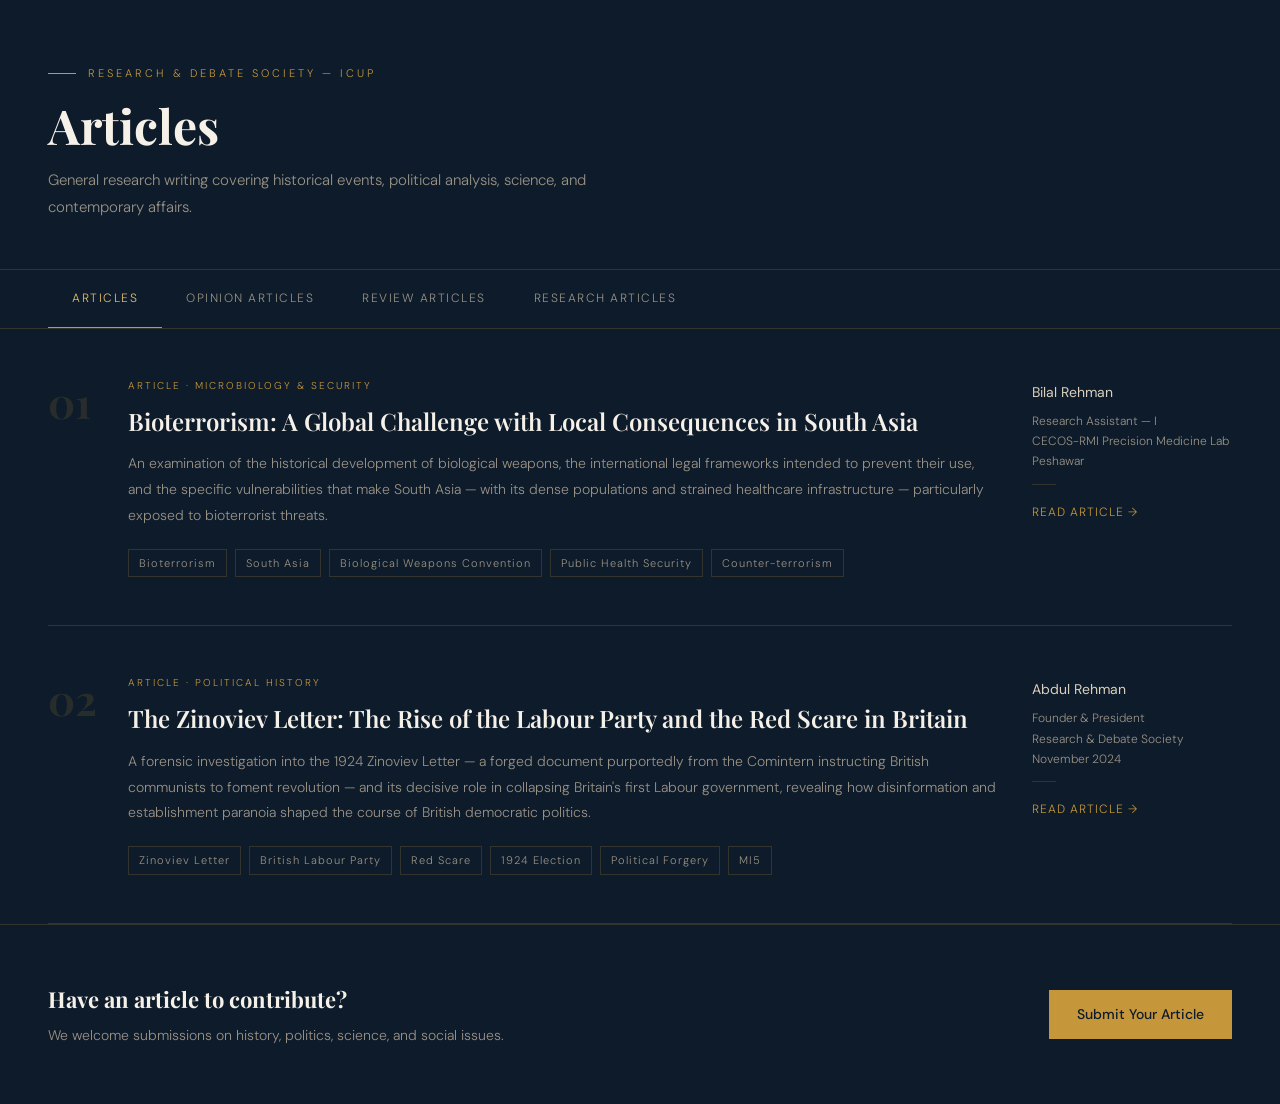
==== rds-articles.html @ 9de8c7a0 "Add files via upload" ====
<!DOCTYPE html>
<html lang="en">
<head>
<meta charset="UTF-8">
<meta name="viewport" content="width=device-width, initial-scale=1.0">
<title>Articles — Research & Debate Society ICUP</title>
<link href="https://fonts.googleapis.com/css2?family=Playfair+Display:ital,wght@0,400;0,600;1,400;1,600&family=DM+Sans:wght@300;400;500&display=swap" rel="stylesheet">
<style>
  *, *::before, *::after { box-sizing: border-box; margin: 0; padding: 0; }
  :root {
    --navy: #0d1b2a;
    --navy-mid: #122030;
    --gold: #c5973a;
    --gold-light: #e8c06a;
    --cream: #f5f0e8;
    --cream-dim: #d9d0be;
    --text-dim: #9a9285;
    --border: rgba(197,151,58,0.2);
  }
  body { background: var(--navy); color: var(--cream); font-family: 'DM Sans', sans-serif; font-weight: 300; line-height: 1.7; }

  /* PAGE HEADER */
  .page-header { padding: 64px 48px 48px; border-bottom: 1px solid var(--border); }
  .eyebrow { font-size: 11px; letter-spacing: 3px; text-transform: uppercase; color: var(--gold); margin-bottom: 16px; display: flex; align-items: center; gap: 12px; }
  .eyebrow::before { content: ''; display: inline-block; width: 28px; height: 1px; background: var(--gold); }
  h1 { font-family: 'Playfair Display', serif; font-size: 48px; font-weight: 700; color: var(--cream); line-height: 1.1; margin-bottom: 16px; }
  .subtitle { font-size: 15px; color: var(--text-dim); max-width: 560px; line-height: 1.8; }

  /* NAV TABS */
  .category-nav { display: flex; border-bottom: 1px solid var(--border); padding: 0 48px; gap: 0; overflow-x: auto; }
  .cat-link { display: inline-block; padding: 18px 24px; font-size: 12px; letter-spacing: 1.5px; text-transform: uppercase; color: var(--text-dim); text-decoration: none; border-bottom: 2px solid transparent; margin-bottom: -1px; white-space: nowrap; transition: color 0.2s, border-color 0.2s; }
  .cat-link:hover { color: var(--cream-dim); }
  .cat-link.active { color: var(--gold-light); border-bottom-color: var(--gold); }

  /* ARTICLE LIST */
  .articles { padding: 0 48px; }

  .article-row { display: grid; grid-template-columns: 80px 1fr 200px; gap: 0; border-bottom: 1px solid var(--border); padding: 48px 0; align-items: start; transition: background 0.2s; }
  .article-row:hover { background: rgba(197,151,58,0.03); margin: 0 -48px; padding: 48px; }

  .article-num { font-family: 'Playfair Display', serif; font-size: 42px; font-weight: 700; color: rgba(197,151,58,0.15); line-height: 1; padding-top: 4px; }

  .article-body { padding: 0 32px 0 0; }
  .article-tag { font-size: 10px; letter-spacing: 2px; text-transform: uppercase; color: var(--gold); margin-bottom: 12px; }
  .article-title { font-family: 'Playfair Display', serif; font-size: 24px; font-weight: 600; color: var(--cream); line-height: 1.3; margin-bottom: 14px; cursor: pointer; transition: color 0.2s; }
  .article-title:hover { color: var(--gold-light); }
  .article-abstract { font-size: 14px; color: var(--text-dim); line-height: 1.85; margin-bottom: 20px; }
  .article-keywords { display: flex; flex-wrap: wrap; gap: 8px; }
  .kw { font-size: 11px; letter-spacing: 1px; color: var(--text-dim); border: 1px solid var(--border); padding: 4px 10px; }

  .article-meta { padding-top: 4px; }
  .meta-author { font-size: 14px; color: var(--cream-dim); font-weight: 400; margin-bottom: 6px; }
  .meta-detail { font-size: 12px; color: var(--text-dim); line-height: 1.7; }
  .meta-divider { width: 24px; height: 1px; background: var(--border); margin: 12px 0; }
  .read-link { display: inline-block; font-size: 12px; color: var(--gold); text-decoration: none; letter-spacing: 1px; text-transform: uppercase; transition: color 0.2s; }
  .read-link:hover { color: var(--gold-light); }
  .read-link::after { content: ' →'; }

  /* ARTICLE FULL TEXT TOGGLE */
  .article-expanded { display: none; grid-column: 1 / -1; padding: 32px 80px 0; border-top: 1px solid var(--border); margin-top: 32px; }
  .article-expanded.open { display: block; }
  .article-expanded h3 { font-family: 'Playfair Display', serif; font-size: 18px; color: var(--cream); margin: 28px 0 10px; font-weight: 600; }
  .article-expanded h3:first-child { margin-top: 0; }
  .article-expanded p { font-size: 14px; color: var(--text-dim); line-height: 1.95; margin-bottom: 16px; }
  .article-expanded .ref { font-size: 12px; color: var(--text-dim); border-top: 1px solid var(--border); margin-top: 32px; padding-top: 24px; line-height: 2; }
  .collapse-btn { display: inline-block; font-size: 12px; color: var(--text-dim); text-decoration: none; letter-spacing: 1px; text-transform: uppercase; cursor: pointer; margin-top: 24px; transition: color 0.2s; }
  .collapse-btn:hover { color: var(--gold-light); }

  /* SUBMIT BAND */
  .submit-band { padding: 56px 48px; border-top: 1px solid var(--border); display: flex; justify-content: space-between; align-items: center; flex-wrap: wrap; gap: 24px; }
  .submit-text h3 { font-family: 'Playfair Display', serif; font-size: 22px; color: var(--cream); margin-bottom: 6px; }
  .submit-text p { font-size: 14px; color: var(--text-dim); }
  .btn-gold { display: inline-block; padding: 13px 28px; background: var(--gold); color: var(--navy); font-family: 'DM Sans', sans-serif; font-weight: 500; font-size: 14px; text-decoration: none; transition: background 0.2s; }
  .btn-gold:hover { background: var(--gold-light); }

  @media (max-width: 768px) {
    .page-header { padding: 40px 24px 32px; }
    h1 { font-size: 32px; }
    .category-nav { padding: 0 24px; }
    .articles { padding: 0 24px; }
    .article-row { grid-template-columns: 1fr; padding: 32px 0; }
    .article-row:hover { margin: 0 -24px; padding: 32px 24px; }
    .article-num { font-size: 28px; margin-bottom: 8px; }
    .article-body { padding: 0; margin-bottom: 24px; }
    .article-expanded { padding: 24px 0 0; }
    .submit-band { padding: 40px 24px; flex-direction: column; align-items: flex-start; }
  }
</style>
</head>
<body>

<div class="page-header">
  <div class="eyebrow">Research &amp; Debate Society — ICUP</div>
  <h1>Articles</h1>
  <p class="subtitle">General research writing covering historical events, political analysis, science, and contemporary affairs.</p>
</div>

<div class="category-nav">
  <a class="cat-link active" href="#">Articles</a>
  <a class="cat-link" href="https://sites.google.com/view/research-and-debate-society/research/opinion-articles">Opinion Articles</a>
  <a class="cat-link" href="https://sites.google.com/view/research-and-debate-society/research/review-articles">Review Articles</a>
  <a class="cat-link" href="https://sites.google.com/view/research-and-debate-society/research/research-articles">Research Articles</a>
</div>

<div class="articles">

  <!-- ARTICLE 1 -->
  <div class="article-row" id="row1">
    <div class="article-num">01</div>
    <div class="article-body">
      <div class="article-tag">Article · Microbiology &amp; Security</div>
      <div class="article-title" onclick="toggleArticle('a1')">Bioterrorism: A Global Challenge with Local Consequences in South Asia</div>
      <p class="article-abstract">An examination of the historical development of biological weapons, the international legal frameworks intended to prevent their use, and the specific vulnerabilities that make South Asia — with its dense populations and strained healthcare infrastructure — particularly exposed to bioterrorist threats.</p>
      <div class="article-keywords">
        <span class="kw">Bioterrorism</span>
        <span class="kw">South Asia</span>
        <span class="kw">Biological Weapons Convention</span>
        <span class="kw">Public Health Security</span>
        <span class="kw">Counter-terrorism</span>
      </div>

      <div class="article-expanded" id="a1">
        <h3>Introduction</h3>
        <p>Bioterrorism — the deliberate use of biological agents such as bacteria, viruses, or toxins to cause harm — has evolved from a Cold War-era strategic concern into one of the most unpredictable threats of the 21st century. Unlike nuclear or chemical weapons, biological agents can be self-replicating, are often invisible to detection, and can spread far beyond their intended targets.</p>
        <p>For South Asia, the risk is compounded by high population density, porous borders, fragile public health infrastructure, and ongoing geopolitical tensions — all of which create conditions that could amplify a biological attack far beyond any other region.</p>
        <h3>Historical Context</h3>
        <p>The militarization of biological agents dates back centuries — from catapulting plague-ridden corpses over city walls in medieval sieges to the sophisticated state-sponsored programmes of the 20th century. During World War II, Imperial Japan's Unit 731 conducted horrific experiments on prisoners using bubonic plague, cholera, and anthrax. The United States and Soviet Union both maintained vast biological weapons arsenals during the Cold War, with the Soviet Biopreparat programme employing over 60,000 scientists at its peak.</p>
        <p>The 1972 Biological Weapons Convention (BWC) marked a turning point — the first multilateral agreement to ban an entire category of weapons of mass destruction. However, the Soviet Union secretly violated the treaty for two more decades, and the BWC still lacks a formal verification mechanism, leaving it one of the weakest arms control regimes in existence.</p>
        <h3>South Asia's Specific Vulnerabilities</h3>
        <p>India and Pakistan — both nuclear-armed, both with histories of state-sponsored militant networks — present a uniquely dangerous combination of capability and instability. Pakistan's porous border with Afghanistan and documented links between elements of its intelligence services and non-state armed groups raise legitimate concerns about the possibility of biological material falling into non-state hands.</p>
        <p>Bangladesh and Sri Lanka, while not nuclear states, face severe public health infrastructure deficits. A biological release in Dhaka — a city of 22 million people, among the most densely populated on earth — could overwhelm hospital systems within days and spread regionally before containment measures could be implemented.</p>
        <h3>The International Response and Its Limits</h3>
        <p>Beyond the BWC, UN Security Council Resolution 1540 (2004) obliges all states to adopt measures preventing non-state actors from acquiring WMDs, including biological agents. The Global Health Security Agenda (GHSA), launched in 2014, provides a framework for building national capacities to detect and respond to biological threats, whether natural or deliberate.</p>
        <p>Yet enforcement remains elusive. South Asian states have varying levels of GHSA implementation, and the region lacks the kind of integrated biosurveillance architecture that exists in Western Europe or North America. Political will, not technical capacity, is often the binding constraint.</p>
        <h3>Conclusion</h3>
        <p>Bioterrorism is not a distant, hypothetical threat. It is a clear and present danger that demands regional cooperation, investment in public health infrastructure, and a serious renegotiation of the BWC to include binding verification protocols. For South Asia, the question is not whether it is vulnerable — it demonstrably is — but whether its governments will act before a crisis forces the issue.</p>
        <div class="ref">
          <strong style="color: var(--cream-dim); font-size: 11px; letter-spacing: 1.5px; text-transform: uppercase;">References</strong><br>
          Carus, W. S. (2001). <em>Bioterrorism and Biocrimes: The Illicit Use of Biological Agents Since 1900.</em> Washington DC: Center for Counterproliferation Research.<br>
          Lederberg, J. (Ed.). (1999). <em>Biological Weapons: Limiting the Threat.</em> Cambridge: MIT Press.<br>
          United Nations. (1972). <em>Convention on the Prohibition of the Development, Production and Stockpiling of Bacteriological (Biological) and Toxin Weapons.</em><br>
          World Health Organization. (2004). <em>Public Health Response to Biological and Chemical Weapons: WHO Guidance.</em> Geneva: WHO.
        </div>
        <span class="collapse-btn" onclick="toggleArticle('a1')">↑ Collapse Article</span>
      </div>
    </div>
    <div class="article-meta">
      <div class="meta-author">Bilal Rehman</div>
      <div class="meta-detail">Research Assistant — I<br>CECOS-RMI Precision Medicine Lab<br>Peshawar</div>
      <div class="meta-divider"></div>
      <span class="read-link" onclick="toggleArticle('a1')">Read Article</span>
    </div>
  </div>

  <!-- ARTICLE 2 -->
  <div class="article-row" id="row2">
    <div class="article-num">02</div>
    <div class="article-body">
      <div class="article-tag">Article · Political History</div>
      <div class="article-title" onclick="toggleArticle('a2')">The Zinoviev Letter: The Rise of the Labour Party and the Red Scare in Britain</div>
      <p class="article-abstract">A forensic investigation into the 1924 Zinoviev Letter — a forged document purportedly from the Comintern instructing British communists to foment revolution — and its decisive role in collapsing Britain's first Labour government, revealing how disinformation and establishment paranoia shaped the course of British democratic politics.</p>
      <div class="article-keywords">
        <span class="kw">Zinoviev Letter</span>
        <span class="kw">British Labour Party</span>
        <span class="kw">Red Scare</span>
        <span class="kw">1924 Election</span>
        <span class="kw">Political Forgery</span>
        <span class="kw">MI5</span>
      </div>

      <div class="article-expanded" id="a2">
        <h3>Introduction</h3>
        <p>On 25 October 1924, four days before the British general election, the Daily Mail published a letter purportedly signed by Grigory Zinoviev, President of the Communist International (Comintern), instructing the British Communist Party to mobilise sympathisers within the Labour Party and the armed forces to prepare for revolutionary action. The letter was almost certainly a forgery. Its impact on British politics was not.</p>
        <p>The Zinoviev Affair — as it became known — is one of the earliest and most consequential examples of politically motivated disinformation in democratic politics. It destroyed Britain's first Labour government, embedded an association between Labour and communist subversion that persisted for decades, and revealed the extent to which the British establishment, including elements of MI5 and the Foreign Office, was willing to manipulate the democratic process to prevent the left from holding power.</p>
        <h3>The First Labour Government and the Political Context</h3>
        <p>Ramsay MacDonald's Labour government, which took office in January 1924, was a minority administration entirely dependent on Liberal support to survive. It was the first time a working-class party had ever formed a government in Britain, and it alarmed Conservative and establishment interests profoundly. When MacDonald negotiated a commercial treaty with the Soviet Union and moved to normalise diplomatic relations — long-standing Labour policy — the right-wing press erupted. The Liberals withdrew their support, and MacDonald called an election for 29 October 1924.</p>
        <p>It was into this febrile atmosphere that the Zinoviev Letter arrived.</p>
        <h3>The Letter: Origins and Authenticity</h3>
        <p>The letter, dated 15 September 1924, was received by the Foreign Office on 10 October. Its origins remain disputed, but the 1999 independent inquiry commissioned by the Foreign Office — conducted by historian Gill Bennett — concluded it was most likely forged by White Russian émigrés with connections to British intelligence, possibly with the complicity of elements within MI5.</p>
        <p>The Foreign Office was in possession of the letter for two weeks before the election. A protest note to the Soviet chargé d'affaires was drafted and, crucially, leaked to the Daily Mail simultaneously with its official dispatch — a leak almost certainly orchestrated by Foreign Office or intelligence officials hostile to Labour. The Mail's front page declared: "Civil War Plot by Socialists' Masters."</p>
        <h3>Electoral Impact and Aftermath</h3>
        <p>Labour lost the election, though it actually increased its total vote. The Conservatives won a landslide, and Stanley Baldwin formed a government. The question of whether the Zinoviev Letter directly caused Labour's defeat is contested by historians — structural factors already favoured the Conservatives — but its damage to Labour's credibility on national security was undeniable.</p>
        <p>MacDonald himself was devastated, writing in his diary that the letter represented "one of the worst frauds in political history." The Soviet government denied the letter's authenticity immediately and consistently. British communists denied ever having received it. The forgery had served its purpose regardless.</p>
        <h3>Legacy: Disinformation and Democratic Fragility</h3>
        <p>The Zinoviev Letter established a template — still recognisable today — for using fabricated or decontextualised intelligence to damage political opponents. It demonstrated that democratic institutions are particularly vulnerable to such tactics precisely because they depend on public trust that can be rapidly eroded.</p>
        <p>The affair also illuminates the limits of the supposed neutrality of state institutions. Intelligence agencies, foreign offices, and establishment press do not exist in a political vacuum. In 1924, they operated with effective impunity to tilt a democratic election. The Foreign Office's 1999 inquiry — commissioned 75 years after the fact — was itself a belated acknowledgement that something deeply wrong had occurred.</p>
        <h3>Conclusion</h3>
        <p>The Zinoviev Letter is not merely a historical curiosity. It is a case study in the weaponisation of information against democratic participation — and a reminder that the threats to democracy are not always external. Sometimes they originate within the institutions charged with defending it.</p>
        <div class="ref">
          <strong style="color: var(--cream-dim); font-size: 11px; letter-spacing: 1.5px; text-transform: uppercase;">References</strong><br>
          Bennett, G. (1999). <em>A Most Extraordinary and Mysterious Business: The Zinoviev Letter of 1924.</em> London: Foreign &amp; Commonwealth Office.<br>
          Marquand, D. (1977). <em>Ramsay MacDonald.</em> London: Jonathan Cape.<br>
          Morgan, K. O. (1984). <em>Labour in Power 1945–1951.</em> Oxford: Oxford University Press.<br>
          Chester, L., Fay, S., &amp; Young, H. (1967). <em>The Zinoviev Letter.</em> London: Heinemann.
        </div>
        <span class="collapse-btn" onclick="toggleArticle('a2')">↑ Collapse Article</span>
      </div>
    </div>
    <div class="article-meta">
      <div class="meta-author">Abdul Rehman</div>
      <div class="meta-detail">Founder &amp; President<br>Research &amp; Debate Society<br>November 2024</div>
      <div class="meta-divider"></div>
      <span class="read-link" onclick="toggleArticle('a2')">Read Article</span>
    </div>
  </div>

</div>

<div class="submit-band">
  <div class="submit-text">
    <h3>Have an article to contribute?</h3>
    <p>We welcome submissions on history, politics, science, and social issues.</p>
  </div>
  <a class="btn-gold" href="https://sites.google.com/view/research-and-debate-society/contact-us">Submit Your Article</a>
</div>

<script>
function toggleArticle(id) {
  const el = document.getElementById(id);
  el.classList.toggle('open');
  const link = el.previousElementSibling && el.previousElementSibling.classList.contains('read-link')
    ? el.previousElementSibling
    : el.closest('.article-body').querySelector('.article-title');
}
</script>

</body>
</html>
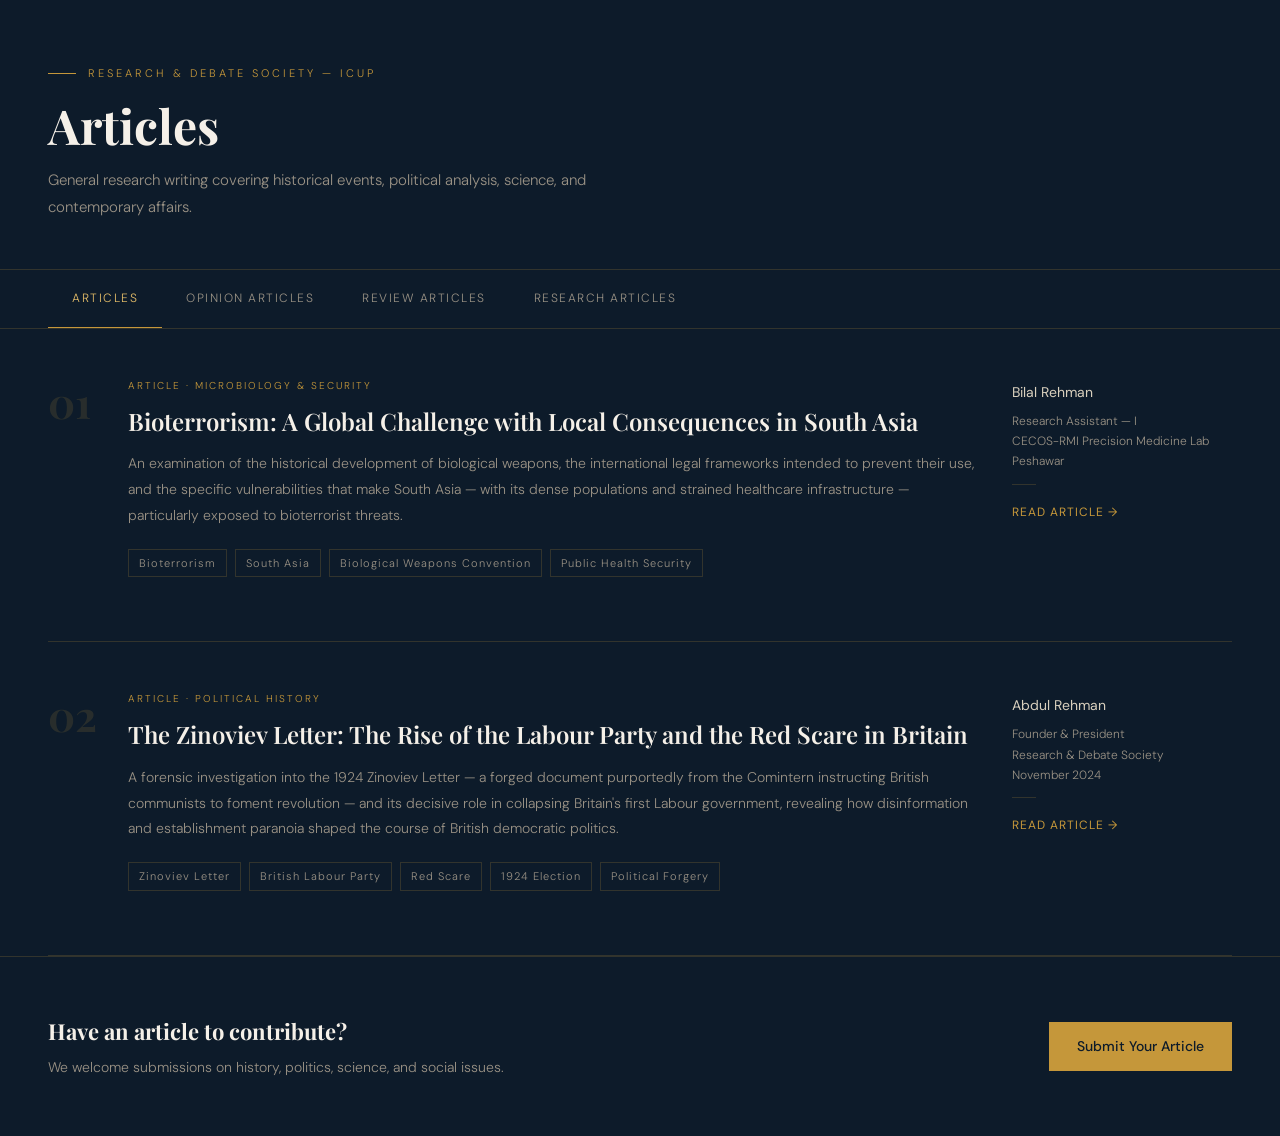
==== commit f0c801b2: "Update rds-articles.html" ====
--- a/rds-articles.html
+++ b/rds-articles.html
@@ -1,6 +1,7 @@
 <!DOCTYPE html>
 <html lang="en">
 <head>
+<base target="_top">
 <meta charset="UTF-8">
 <meta name="viewport" content="width=device-width, initial-scale=1.0">
 <title>Articles — Research & Debate Society ICUP</title>
@@ -8,82 +9,85 @@
 <style>
   *, *::before, *::after { box-sizing: border-box; margin: 0; padding: 0; }
   :root {
-    --navy: #0d1b2a;
-    --navy-mid: #122030;
-    --gold: #c5973a;
-    --gold-light: #e8c06a;
-    --cream: #f5f0e8;
-    --cream-dim: #d9d0be;
-    --text-dim: #9a9285;
+    --navy: #0d1b2a; --gold: #c5973a; --gold-light: #e8c06a;
+    --cream: #f5f0e8; --cream-dim: #d9d0be; --text-dim: #9a9285;
     --border: rgba(197,151,58,0.2);
   }
   body { background: var(--navy); color: var(--cream); font-family: 'DM Sans', sans-serif; font-weight: 300; line-height: 1.7; }
-
-  /* PAGE HEADER */
+  a { text-decoration: none; color: inherit; }
+
   .page-header { padding: 64px 48px 48px; border-bottom: 1px solid var(--border); }
   .eyebrow { font-size: 11px; letter-spacing: 3px; text-transform: uppercase; color: var(--gold); margin-bottom: 16px; display: flex; align-items: center; gap: 12px; }
   .eyebrow::before { content: ''; display: inline-block; width: 28px; height: 1px; background: var(--gold); }
   h1 { font-family: 'Playfair Display', serif; font-size: 48px; font-weight: 700; color: var(--cream); line-height: 1.1; margin-bottom: 16px; }
   .subtitle { font-size: 15px; color: var(--text-dim); max-width: 560px; line-height: 1.8; }
 
-  /* NAV TABS */
-  .category-nav { display: flex; border-bottom: 1px solid var(--border); padding: 0 48px; gap: 0; overflow-x: auto; }
-  .cat-link { display: inline-block; padding: 18px 24px; font-size: 12px; letter-spacing: 1.5px; text-transform: uppercase; color: var(--text-dim); text-decoration: none; border-bottom: 2px solid transparent; margin-bottom: -1px; white-space: nowrap; transition: color 0.2s, border-color 0.2s; }
+  /* NAV TABS — all anchors with target="_top" so iframe breaks out */
+  .category-nav { display: flex; border-bottom: 1px solid var(--border); padding: 0 48px; overflow-x: auto; }
+  .cat-link { display: inline-block; padding: 18px 24px; font-size: 12px; letter-spacing: 1.5px; text-transform: uppercase; color: var(--text-dim); border-bottom: 2px solid transparent; margin-bottom: -1px; white-space: nowrap; transition: color 0.2s, border-color 0.2s; }
   .cat-link:hover { color: var(--cream-dim); }
   .cat-link.active { color: var(--gold-light); border-bottom-color: var(--gold); }
 
-  /* ARTICLE LIST */
+  /* ARTICLE ROWS */
   .articles { padding: 0 48px; }
-
-  .article-row { display: grid; grid-template-columns: 80px 1fr 200px; gap: 0; border-bottom: 1px solid var(--border); padding: 48px 0; align-items: start; transition: background 0.2s; }
-  .article-row:hover { background: rgba(197,151,58,0.03); margin: 0 -48px; padding: 48px; }
-
+  .article-row { display: grid; grid-template-columns: 80px 1fr 220px; border-bottom: 1px solid var(--border); padding: 48px 0; align-items: start; }
   .article-num { font-family: 'Playfair Display', serif; font-size: 42px; font-weight: 700; color: rgba(197,151,58,0.15); line-height: 1; padding-top: 4px; }
-
-  .article-body { padding: 0 32px 0 0; }
+  .article-body { padding-right: 32px; }
   .article-tag { font-size: 10px; letter-spacing: 2px; text-transform: uppercase; color: var(--gold); margin-bottom: 12px; }
   .article-title { font-family: 'Playfair Display', serif; font-size: 24px; font-weight: 600; color: var(--cream); line-height: 1.3; margin-bottom: 14px; cursor: pointer; transition: color 0.2s; }
   .article-title:hover { color: var(--gold-light); }
   .article-abstract { font-size: 14px; color: var(--text-dim); line-height: 1.85; margin-bottom: 20px; }
-  .article-keywords { display: flex; flex-wrap: wrap; gap: 8px; }
+  .article-keywords { display: flex; flex-wrap: wrap; gap: 8px; margin-bottom: 16px; }
   .kw { font-size: 11px; letter-spacing: 1px; color: var(--text-dim); border: 1px solid var(--border); padding: 4px 10px; }
+
+  /* Academic citation block */
+  .citation-block { background: rgba(197,151,58,0.05); border-left: 2px solid var(--gold); padding: 16px 20px; margin-top: 16px; }
+  .citation-block .cite-label { font-size: 10px; letter-spacing: 2px; text-transform: uppercase; color: var(--gold); margin-bottom: 6px; }
+  .citation-block .cite-text { font-size: 12px; color: var(--text-dim); line-height: 1.7; font-style: italic; }
 
   .article-meta { padding-top: 4px; }
   .meta-author { font-size: 14px; color: var(--cream-dim); font-weight: 400; margin-bottom: 6px; }
   .meta-detail { font-size: 12px; color: var(--text-dim); line-height: 1.7; }
   .meta-divider { width: 24px; height: 1px; background: var(--border); margin: 12px 0; }
-  .read-link { display: inline-block; font-size: 12px; color: var(--gold); text-decoration: none; letter-spacing: 1px; text-transform: uppercase; transition: color 0.2s; }
-  .read-link:hover { color: var(--gold-light); }
-  .read-link::after { content: ' →'; }
-
-  /* ARTICLE FULL TEXT TOGGLE */
+
+  /* Inline expand/collapse — DOM only, no navigation */
+  .toggle-btn { display: inline-block; font-size: 12px; color: var(--gold); letter-spacing: 1px; text-transform: uppercase; cursor: pointer; transition: color 0.2s; border: none; background: none; font-family: inherit; padding: 0; }
+  .toggle-btn:hover { color: var(--gold-light); }
+  .toggle-btn::after { content: ' →'; }
+  .toggle-btn.open::after { content: ' ↑'; }
+
+  /* External link — opens in new tab, does NOT break parent nav */
+  .ext-link { display: inline-flex; align-items: center; gap: 6px; font-size: 12px; color: var(--gold); letter-spacing: 1px; text-transform: uppercase; border: 1px solid var(--border); padding: 8px 14px; margin-top: 12px; transition: border-color 0.2s, color 0.2s; }
+  .ext-link:hover { border-color: var(--gold); color: var(--gold-light); }
+
   .article-expanded { display: none; grid-column: 1 / -1; padding: 32px 80px 0; border-top: 1px solid var(--border); margin-top: 32px; }
   .article-expanded.open { display: block; }
   .article-expanded h3 { font-family: 'Playfair Display', serif; font-size: 18px; color: var(--cream); margin: 28px 0 10px; font-weight: 600; }
   .article-expanded h3:first-child { margin-top: 0; }
   .article-expanded p { font-size: 14px; color: var(--text-dim); line-height: 1.95; margin-bottom: 16px; }
-  .article-expanded .ref { font-size: 12px; color: var(--text-dim); border-top: 1px solid var(--border); margin-top: 32px; padding-top: 24px; line-height: 2; }
-  .collapse-btn { display: inline-block; font-size: 12px; color: var(--text-dim); text-decoration: none; letter-spacing: 1px; text-transform: uppercase; cursor: pointer; margin-top: 24px; transition: color 0.2s; }
-  .collapse-btn:hover { color: var(--gold-light); }
-
-  /* SUBMIT BAND */
+  .ref { font-size: 12px; color: var(--text-dim); border-top: 1px solid var(--border); margin-top: 32px; padding-top: 24px; line-height: 2; }
+
+  /* Multi-author block */
+  .authors-list { margin-bottom: 16px; }
+  .authors-list .author-item { font-size: 13px; color: var(--cream-dim); margin-bottom: 4px; }
+  .authors-list .author-item span { color: var(--text-dim); font-size: 12px; }
+
   .submit-band { padding: 56px 48px; border-top: 1px solid var(--border); display: flex; justify-content: space-between; align-items: center; flex-wrap: wrap; gap: 24px; }
   .submit-text h3 { font-family: 'Playfair Display', serif; font-size: 22px; color: var(--cream); margin-bottom: 6px; }
   .submit-text p { font-size: 14px; color: var(--text-dim); }
-  .btn-gold { display: inline-block; padding: 13px 28px; background: var(--gold); color: var(--navy); font-family: 'DM Sans', sans-serif; font-weight: 500; font-size: 14px; text-decoration: none; transition: background 0.2s; }
+  .btn-gold { display: inline-block; padding: 13px 28px; background: var(--gold); color: var(--navy); font-weight: 500; font-size: 14px; transition: background 0.2s; }
   .btn-gold:hover { background: var(--gold-light); }
 
   @media (max-width: 768px) {
-    .page-header { padding: 40px 24px 32px; }
+    .page-header, .submit-band { padding: 40px 24px; }
     h1 { font-size: 32px; }
     .category-nav { padding: 0 24px; }
     .articles { padding: 0 24px; }
     .article-row { grid-template-columns: 1fr; padding: 32px 0; }
-    .article-row:hover { margin: 0 -24px; padding: 32px 24px; }
     .article-num { font-size: 28px; margin-bottom: 8px; }
-    .article-body { padding: 0; margin-bottom: 24px; }
+    .article-body { padding-right: 0; margin-bottom: 24px; }
     .article-expanded { padding: 24px 0 0; }
-    .submit-band { padding: 40px 24px; flex-direction: column; align-items: flex-start; }
+    .submit-band { flex-direction: column; align-items: flex-start; }
   }
 </style>
 </head>
@@ -95,116 +99,93 @@
   <p class="subtitle">General research writing covering historical events, political analysis, science, and contemporary affairs.</p>
 </div>
 
+<!-- NAV TABS: each link uses target="_top" via the base tag -->
 <div class="category-nav">
-  <a class="cat-link active" href="#">Articles</a>
-  <a class="cat-link" href="https://sites.google.com/view/research-and-debate-society/research/opinion-articles">Opinion Articles</a>
-  <a class="cat-link" href="https://sites.google.com/view/research-and-debate-society/research/review-articles">Review Articles</a>
-  <a class="cat-link" href="https://sites.google.com/view/research-and-debate-society/research/research-articles">Research Articles</a>
+  <a class="cat-link active" href="https://sites.google.com/view/research-and-debate-society/articles">Articles</a>
+  <a class="cat-link" href="https://sites.google.com/view/research-and-debate-society/opinion-articles">Opinion Articles</a>
+  <a class="cat-link" href="https://sites.google.com/view/research-and-debate-society/review-articles">Review Articles</a>
+  <a class="cat-link" href="https://sites.google.com/view/research-and-debate-society/research-articles">Research Articles</a>
 </div>
 
 <div class="articles">
 
-  <!-- ARTICLE 1 -->
-  <div class="article-row" id="row1">
+
+<!-- ARTICLE 1: Bioterrorism -->
+  <div class="article-row" id="row-bio">
     <div class="article-num">01</div>
     <div class="article-body">
       <div class="article-tag">Article · Microbiology &amp; Security</div>
-      <div class="article-title" onclick="toggleArticle('a1')">Bioterrorism: A Global Challenge with Local Consequences in South Asia</div>
+      <div class="article-title" onclick="toggleArticle('bio', this)">Bioterrorism: A Global Challenge with Local Consequences in South Asia</div>
       <p class="article-abstract">An examination of the historical development of biological weapons, the international legal frameworks intended to prevent their use, and the specific vulnerabilities that make South Asia — with its dense populations and strained healthcare infrastructure — particularly exposed to bioterrorist threats.</p>
       <div class="article-keywords">
-        <span class="kw">Bioterrorism</span>
-        <span class="kw">South Asia</span>
-        <span class="kw">Biological Weapons Convention</span>
-        <span class="kw">Public Health Security</span>
-        <span class="kw">Counter-terrorism</span>
-      </div>
-
-      <div class="article-expanded" id="a1">
+        <span class="kw">Bioterrorism</span><span class="kw">South Asia</span>
+        <span class="kw">Biological Weapons Convention</span><span class="kw">Public Health Security</span>
+      </div>
+      <div class="article-expanded" id="bio">
         <h3>Introduction</h3>
         <p>Bioterrorism — the deliberate use of biological agents such as bacteria, viruses, or toxins to cause harm — has evolved from a Cold War-era strategic concern into one of the most unpredictable threats of the 21st century. Unlike nuclear or chemical weapons, biological agents can be self-replicating, are often invisible to detection, and can spread far beyond their intended targets.</p>
         <p>For South Asia, the risk is compounded by high population density, porous borders, fragile public health infrastructure, and ongoing geopolitical tensions — all of which create conditions that could amplify a biological attack far beyond any other region.</p>
         <h3>Historical Context</h3>
-        <p>The militarization of biological agents dates back centuries — from catapulting plague-ridden corpses over city walls in medieval sieges to the sophisticated state-sponsored programmes of the 20th century. During World War II, Imperial Japan's Unit 731 conducted horrific experiments on prisoners using bubonic plague, cholera, and anthrax. The United States and Soviet Union both maintained vast biological weapons arsenals during the Cold War, with the Soviet Biopreparat programme employing over 60,000 scientists at its peak.</p>
-        <p>The 1972 Biological Weapons Convention (BWC) marked a turning point — the first multilateral agreement to ban an entire category of weapons of mass destruction. However, the Soviet Union secretly violated the treaty for two more decades, and the BWC still lacks a formal verification mechanism, leaving it one of the weakest arms control regimes in existence.</p>
+        <p>The militarisation of biological agents dates back centuries. During World War II, Imperial Japan's Unit 731 conducted horrific experiments using bubonic plague, cholera, and anthrax. Both the United States and Soviet Union maintained vast biological weapons arsenals during the Cold War, with the Soviet Biopreparat programme employing over 60,000 scientists at its peak.</p>
+        <p>The 1972 Biological Weapons Convention (BWC) marked a turning point — the first multilateral agreement to ban an entire category of weapons of mass destruction. However, the Soviet Union secretly violated the treaty for two more decades, and the BWC still lacks a formal verification mechanism.</p>
         <h3>South Asia's Specific Vulnerabilities</h3>
-        <p>India and Pakistan — both nuclear-armed, both with histories of state-sponsored militant networks — present a uniquely dangerous combination of capability and instability. Pakistan's porous border with Afghanistan and documented links between elements of its intelligence services and non-state armed groups raise legitimate concerns about the possibility of biological material falling into non-state hands.</p>
-        <p>Bangladesh and Sri Lanka, while not nuclear states, face severe public health infrastructure deficits. A biological release in Dhaka — a city of 22 million people, among the most densely populated on earth — could overwhelm hospital systems within days and spread regionally before containment measures could be implemented.</p>
-        <h3>The International Response and Its Limits</h3>
-        <p>Beyond the BWC, UN Security Council Resolution 1540 (2004) obliges all states to adopt measures preventing non-state actors from acquiring WMDs, including biological agents. The Global Health Security Agenda (GHSA), launched in 2014, provides a framework for building national capacities to detect and respond to biological threats, whether natural or deliberate.</p>
-        <p>Yet enforcement remains elusive. South Asian states have varying levels of GHSA implementation, and the region lacks the kind of integrated biosurveillance architecture that exists in Western Europe or North America. Political will, not technical capacity, is often the binding constraint.</p>
+        <p>India and Pakistan — both nuclear-armed — present a uniquely dangerous combination of capability and instability. Bangladesh and Sri Lanka face severe public health infrastructure deficits. A biological release in Dhaka — a city of 22 million — could overwhelm hospital systems within days and spread regionally before containment measures could be implemented.</p>
         <h3>Conclusion</h3>
-        <p>Bioterrorism is not a distant, hypothetical threat. It is a clear and present danger that demands regional cooperation, investment in public health infrastructure, and a serious renegotiation of the BWC to include binding verification protocols. For South Asia, the question is not whether it is vulnerable — it demonstrably is — but whether its governments will act before a crisis forces the issue.</p>
+        <p>Bioterrorism is not a distant, hypothetical threat. It demands regional cooperation, investment in public health infrastructure, and a serious renegotiation of the BWC to include binding verification protocols.</p>
         <div class="ref">
           <strong style="color: var(--cream-dim); font-size: 11px; letter-spacing: 1.5px; text-transform: uppercase;">References</strong><br>
-          Carus, W. S. (2001). <em>Bioterrorism and Biocrimes: The Illicit Use of Biological Agents Since 1900.</em> Washington DC: Center for Counterproliferation Research.<br>
+          Carus, W. S. (2001). <em>Bioterrorism and Biocrimes.</em> Washington DC: Center for Counterproliferation Research.<br>
           Lederberg, J. (Ed.). (1999). <em>Biological Weapons: Limiting the Threat.</em> Cambridge: MIT Press.<br>
-          United Nations. (1972). <em>Convention on the Prohibition of the Development, Production and Stockpiling of Bacteriological (Biological) and Toxin Weapons.</em><br>
-          World Health Organization. (2004). <em>Public Health Response to Biological and Chemical Weapons: WHO Guidance.</em> Geneva: WHO.
+          United Nations. (1972). <em>Convention on Bacteriological and Toxin Weapons.</em><br>
+          WHO. (2004). <em>Public Health Response to Biological and Chemical Weapons.</em> Geneva.
         </div>
-        <span class="collapse-btn" onclick="toggleArticle('a1')">↑ Collapse Article</span>
       </div>
     </div>
     <div class="article-meta">
       <div class="meta-author">Bilal Rehman</div>
       <div class="meta-detail">Research Assistant — I<br>CECOS-RMI Precision Medicine Lab<br>Peshawar</div>
       <div class="meta-divider"></div>
-      <span class="read-link" onclick="toggleArticle('a1')">Read Article</span>
+      <button class="toggle-btn" onclick="toggleArticle('bio', this)">Read Article</button>
     </div>
   </div>
 
-  <!-- ARTICLE 2 -->
-  <div class="article-row" id="row2">
+  <!-- ARTICLE 2: Zinoviev -->
+  <div class="article-row" id="row-zin">
     <div class="article-num">02</div>
     <div class="article-body">
       <div class="article-tag">Article · Political History</div>
-      <div class="article-title" onclick="toggleArticle('a2')">The Zinoviev Letter: The Rise of the Labour Party and the Red Scare in Britain</div>
+      <div class="article-title" onclick="toggleArticle('zin', this)">The Zinoviev Letter: The Rise of the Labour Party and the Red Scare in Britain</div>
       <p class="article-abstract">A forensic investigation into the 1924 Zinoviev Letter — a forged document purportedly from the Comintern instructing British communists to foment revolution — and its decisive role in collapsing Britain's first Labour government, revealing how disinformation and establishment paranoia shaped the course of British democratic politics.</p>
       <div class="article-keywords">
-        <span class="kw">Zinoviev Letter</span>
-        <span class="kw">British Labour Party</span>
-        <span class="kw">Red Scare</span>
-        <span class="kw">1924 Election</span>
-        <span class="kw">Political Forgery</span>
-        <span class="kw">MI5</span>
-      </div>
-
-      <div class="article-expanded" id="a2">
+        <span class="kw">Zinoviev Letter</span><span class="kw">British Labour Party</span>
+        <span class="kw">Red Scare</span><span class="kw">1924 Election</span><span class="kw">Political Forgery</span>
+      </div>
+      <div class="article-expanded" id="zin">
         <h3>Introduction</h3>
         <p>On 25 October 1924, four days before the British general election, the Daily Mail published a letter purportedly signed by Grigory Zinoviev, President of the Communist International (Comintern), instructing the British Communist Party to mobilise sympathisers within the Labour Party and the armed forces to prepare for revolutionary action. The letter was almost certainly a forgery. Its impact on British politics was not.</p>
-        <p>The Zinoviev Affair — as it became known — is one of the earliest and most consequential examples of politically motivated disinformation in democratic politics. It destroyed Britain's first Labour government, embedded an association between Labour and communist subversion that persisted for decades, and revealed the extent to which the British establishment, including elements of MI5 and the Foreign Office, was willing to manipulate the democratic process to prevent the left from holding power.</p>
-        <h3>The First Labour Government and the Political Context</h3>
-        <p>Ramsay MacDonald's Labour government, which took office in January 1924, was a minority administration entirely dependent on Liberal support to survive. It was the first time a working-class party had ever formed a government in Britain, and it alarmed Conservative and establishment interests profoundly. When MacDonald negotiated a commercial treaty with the Soviet Union and moved to normalise diplomatic relations — long-standing Labour policy — the right-wing press erupted. The Liberals withdrew their support, and MacDonald called an election for 29 October 1924.</p>
-        <p>It was into this febrile atmosphere that the Zinoviev Letter arrived.</p>
-        <h3>The Letter: Origins and Authenticity</h3>
-        <p>The letter, dated 15 September 1924, was received by the Foreign Office on 10 October. Its origins remain disputed, but the 1999 independent inquiry commissioned by the Foreign Office — conducted by historian Gill Bennett — concluded it was most likely forged by White Russian émigrés with connections to British intelligence, possibly with the complicity of elements within MI5.</p>
-        <p>The Foreign Office was in possession of the letter for two weeks before the election. A protest note to the Soviet chargé d'affaires was drafted and, crucially, leaked to the Daily Mail simultaneously with its official dispatch — a leak almost certainly orchestrated by Foreign Office or intelligence officials hostile to Labour. The Mail's front page declared: "Civil War Plot by Socialists' Masters."</p>
-        <h3>Electoral Impact and Aftermath</h3>
-        <p>Labour lost the election, though it actually increased its total vote. The Conservatives won a landslide, and Stanley Baldwin formed a government. The question of whether the Zinoviev Letter directly caused Labour's defeat is contested by historians — structural factors already favoured the Conservatives — but its damage to Labour's credibility on national security was undeniable.</p>
-        <p>MacDonald himself was devastated, writing in his diary that the letter represented "one of the worst frauds in political history." The Soviet government denied the letter's authenticity immediately and consistently. British communists denied ever having received it. The forgery had served its purpose regardless.</p>
-        <h3>Legacy: Disinformation and Democratic Fragility</h3>
+        <h3>The First Labour Government</h3>
+        <p>Ramsay MacDonald's Labour government, which took office in January 1924, was a minority administration entirely dependent on Liberal support. It was the first time a working-class party had ever formed a government in Britain. When MacDonald negotiated a commercial treaty with the Soviet Union, the right-wing press erupted. The Liberals withdrew their support, and MacDonald called an election for 29 October 1924. It was into this febrile atmosphere that the Zinoviev Letter arrived.</p>
+        <h3>Origins and Authenticity</h3>
+        <p>The 1999 independent inquiry commissioned by the Foreign Office — conducted by historian Gill Bennett — concluded the letter was most likely forged by White Russian émigrés with connections to British intelligence. The Foreign Office held the letter for two weeks before the election. A protest note was leaked to the Daily Mail simultaneously with its official dispatch — a leak almost certainly orchestrated by officials hostile to Labour. The Mail's front page declared: "Civil War Plot by Socialists' Masters."</p>
+        <h3>Legacy</h3>
         <p>The Zinoviev Letter established a template — still recognisable today — for using fabricated or decontextualised intelligence to damage political opponents. It demonstrated that democratic institutions are particularly vulnerable to such tactics precisely because they depend on public trust that can be rapidly eroded.</p>
-        <p>The affair also illuminates the limits of the supposed neutrality of state institutions. Intelligence agencies, foreign offices, and establishment press do not exist in a political vacuum. In 1924, they operated with effective impunity to tilt a democratic election. The Foreign Office's 1999 inquiry — commissioned 75 years after the fact — was itself a belated acknowledgement that something deeply wrong had occurred.</p>
-        <h3>Conclusion</h3>
-        <p>The Zinoviev Letter is not merely a historical curiosity. It is a case study in the weaponisation of information against democratic participation — and a reminder that the threats to democracy are not always external. Sometimes they originate within the institutions charged with defending it.</p>
         <div class="ref">
           <strong style="color: var(--cream-dim); font-size: 11px; letter-spacing: 1.5px; text-transform: uppercase;">References</strong><br>
-          Bennett, G. (1999). <em>A Most Extraordinary and Mysterious Business: The Zinoviev Letter of 1924.</em> London: Foreign &amp; Commonwealth Office.<br>
+          Bennett, G. (1999). <em>A Most Extraordinary and Mysterious Business: The Zinoviev Letter of 1924.</em> London: FCO.<br>
           Marquand, D. (1977). <em>Ramsay MacDonald.</em> London: Jonathan Cape.<br>
-          Morgan, K. O. (1984). <em>Labour in Power 1945–1951.</em> Oxford: Oxford University Press.<br>
           Chester, L., Fay, S., &amp; Young, H. (1967). <em>The Zinoviev Letter.</em> London: Heinemann.
         </div>
-        <span class="collapse-btn" onclick="toggleArticle('a2')">↑ Collapse Article</span>
       </div>
     </div>
     <div class="article-meta">
       <div class="meta-author">Abdul Rehman</div>
       <div class="meta-detail">Founder &amp; President<br>Research &amp; Debate Society<br>November 2024</div>
       <div class="meta-divider"></div>
-      <span class="read-link" onclick="toggleArticle('a2')">Read Article</span>
+      <button class="toggle-btn" onclick="toggleArticle('zin', this)">Read Article</button>
     </div>
   </div>
 
-</div>
+</div><!-- /articles -->
 
 <div class="submit-band">
   <div class="submit-text">
@@ -215,14 +196,16 @@
 </div>
 
 <script>
-function toggleArticle(id) {
+function toggleArticle(id, btn) {
   const el = document.getElementById(id);
+  const isOpen = el.classList.contains('open');
   el.classList.toggle('open');
-  const link = el.previousElementSibling && el.previousElementSibling.classList.contains('read-link')
-    ? el.previousElementSibling
-    : el.closest('.article-body').querySelector('.article-title');
+  // update all toggle buttons for this article
+  document.querySelectorAll('[onclick*="toggleArticle(\'' + id + '\'"]').forEach(function(b) {
+    if (isOpen) { b.classList.remove('open'); if (b.tagName === 'BUTTON') b.textContent = b.textContent.replace(' ↑', ''); }
+    else { b.classList.add('open'); }
+  });
 }
 </script>
-
 </body>
 </html>
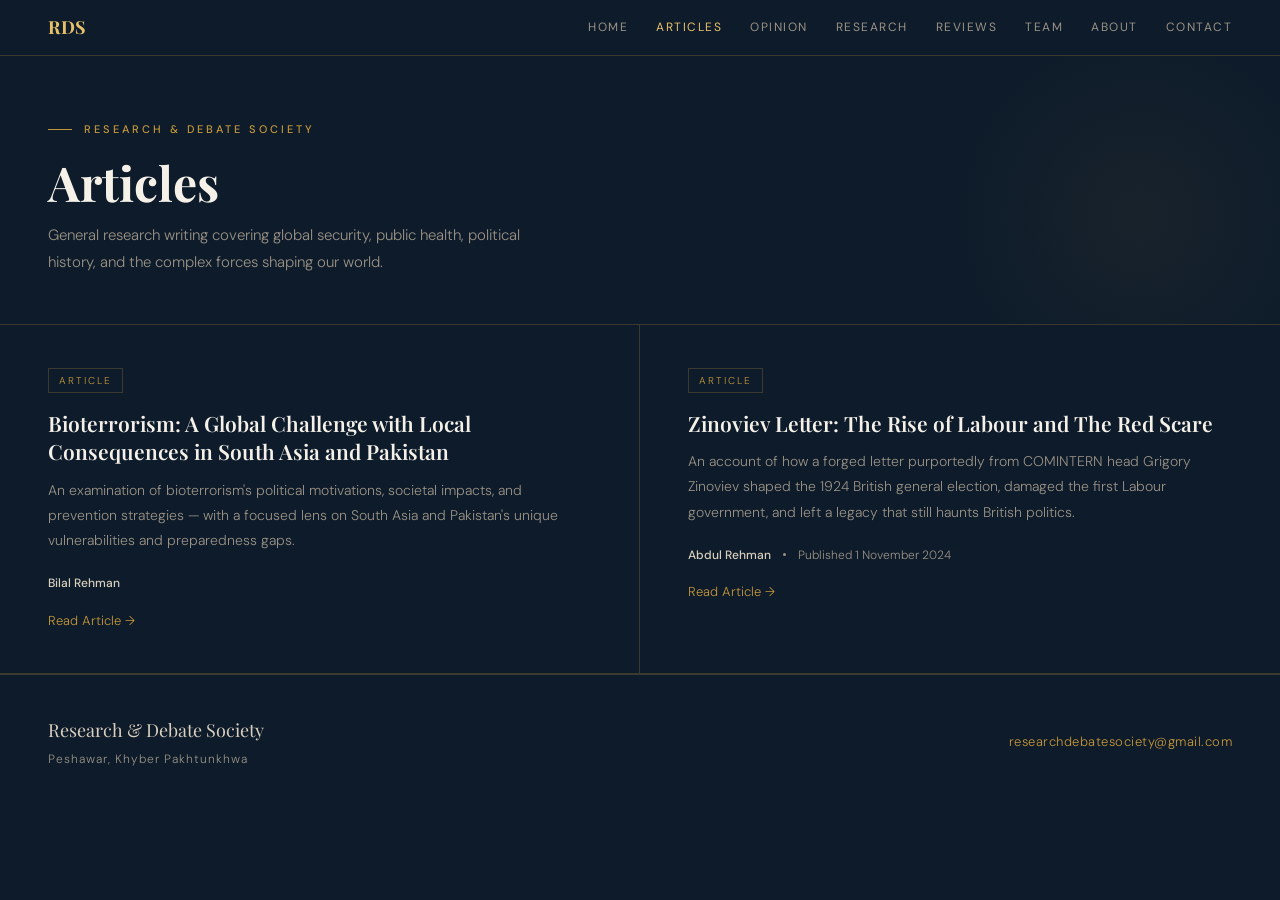
==== commit fdfa0713: "Add files via upload" ====
--- a/rds-articles.html
+++ b/rds-articles.html
@@ -1,211 +1,90 @@
 <!DOCTYPE html>
 <html lang="en">
 <head>
-<base target="_top">
 <meta charset="UTF-8">
+<link rel="icon" type="image/png" href="rds-icon.png">
 <meta name="viewport" content="width=device-width, initial-scale=1.0">
-<title>Articles — Research & Debate Society ICUP</title>
-<link href="https://fonts.googleapis.com/css2?family=Playfair+Display:ital,wght@0,400;0,600;1,400;1,600&family=DM+Sans:wght@300;400;500&display=swap" rel="stylesheet">
-<style>
-  *, *::before, *::after { box-sizing: border-box; margin: 0; padding: 0; }
-  :root {
-    --navy: #0d1b2a; --gold: #c5973a; --gold-light: #e8c06a;
-    --cream: #f5f0e8; --cream-dim: #d9d0be; --text-dim: #9a9285;
-    --border: rgba(197,151,58,0.2);
-  }
-  body { background: var(--navy); color: var(--cream); font-family: 'DM Sans', sans-serif; font-weight: 300; line-height: 1.7; }
-  a { text-decoration: none; color: inherit; }
-
-  .page-header { padding: 64px 48px 48px; border-bottom: 1px solid var(--border); }
-  .eyebrow { font-size: 11px; letter-spacing: 3px; text-transform: uppercase; color: var(--gold); margin-bottom: 16px; display: flex; align-items: center; gap: 12px; }
-  .eyebrow::before { content: ''; display: inline-block; width: 28px; height: 1px; background: var(--gold); }
-  h1 { font-family: 'Playfair Display', serif; font-size: 48px; font-weight: 700; color: var(--cream); line-height: 1.1; margin-bottom: 16px; }
-  .subtitle { font-size: 15px; color: var(--text-dim); max-width: 560px; line-height: 1.8; }
-
-  /* NAV TABS — all anchors with target="_top" so iframe breaks out */
-  .category-nav { display: flex; border-bottom: 1px solid var(--border); padding: 0 48px; overflow-x: auto; }
-  .cat-link { display: inline-block; padding: 18px 24px; font-size: 12px; letter-spacing: 1.5px; text-transform: uppercase; color: var(--text-dim); border-bottom: 2px solid transparent; margin-bottom: -1px; white-space: nowrap; transition: color 0.2s, border-color 0.2s; }
-  .cat-link:hover { color: var(--cream-dim); }
-  .cat-link.active { color: var(--gold-light); border-bottom-color: var(--gold); }
-
-  /* ARTICLE ROWS */
-  .articles { padding: 0 48px; }
-  .article-row { display: grid; grid-template-columns: 80px 1fr 220px; border-bottom: 1px solid var(--border); padding: 48px 0; align-items: start; }
-  .article-num { font-family: 'Playfair Display', serif; font-size: 42px; font-weight: 700; color: rgba(197,151,58,0.15); line-height: 1; padding-top: 4px; }
-  .article-body { padding-right: 32px; }
-  .article-tag { font-size: 10px; letter-spacing: 2px; text-transform: uppercase; color: var(--gold); margin-bottom: 12px; }
-  .article-title { font-family: 'Playfair Display', serif; font-size: 24px; font-weight: 600; color: var(--cream); line-height: 1.3; margin-bottom: 14px; cursor: pointer; transition: color 0.2s; }
-  .article-title:hover { color: var(--gold-light); }
-  .article-abstract { font-size: 14px; color: var(--text-dim); line-height: 1.85; margin-bottom: 20px; }
-  .article-keywords { display: flex; flex-wrap: wrap; gap: 8px; margin-bottom: 16px; }
-  .kw { font-size: 11px; letter-spacing: 1px; color: var(--text-dim); border: 1px solid var(--border); padding: 4px 10px; }
-
-  /* Academic citation block */
-  .citation-block { background: rgba(197,151,58,0.05); border-left: 2px solid var(--gold); padding: 16px 20px; margin-top: 16px; }
-  .citation-block .cite-label { font-size: 10px; letter-spacing: 2px; text-transform: uppercase; color: var(--gold); margin-bottom: 6px; }
-  .citation-block .cite-text { font-size: 12px; color: var(--text-dim); line-height: 1.7; font-style: italic; }
-
-  .article-meta { padding-top: 4px; }
-  .meta-author { font-size: 14px; color: var(--cream-dim); font-weight: 400; margin-bottom: 6px; }
-  .meta-detail { font-size: 12px; color: var(--text-dim); line-height: 1.7; }
-  .meta-divider { width: 24px; height: 1px; background: var(--border); margin: 12px 0; }
-
-  /* Inline expand/collapse — DOM only, no navigation */
-  .toggle-btn { display: inline-block; font-size: 12px; color: var(--gold); letter-spacing: 1px; text-transform: uppercase; cursor: pointer; transition: color 0.2s; border: none; background: none; font-family: inherit; padding: 0; }
-  .toggle-btn:hover { color: var(--gold-light); }
-  .toggle-btn::after { content: ' →'; }
-  .toggle-btn.open::after { content: ' ↑'; }
-
-  /* External link — opens in new tab, does NOT break parent nav */
-  .ext-link { display: inline-flex; align-items: center; gap: 6px; font-size: 12px; color: var(--gold); letter-spacing: 1px; text-transform: uppercase; border: 1px solid var(--border); padding: 8px 14px; margin-top: 12px; transition: border-color 0.2s, color 0.2s; }
-  .ext-link:hover { border-color: var(--gold); color: var(--gold-light); }
-
-  .article-expanded { display: none; grid-column: 1 / -1; padding: 32px 80px 0; border-top: 1px solid var(--border); margin-top: 32px; }
-  .article-expanded.open { display: block; }
-  .article-expanded h3 { font-family: 'Playfair Display', serif; font-size: 18px; color: var(--cream); margin: 28px 0 10px; font-weight: 600; }
-  .article-expanded h3:first-child { margin-top: 0; }
-  .article-expanded p { font-size: 14px; color: var(--text-dim); line-height: 1.95; margin-bottom: 16px; }
-  .ref { font-size: 12px; color: var(--text-dim); border-top: 1px solid var(--border); margin-top: 32px; padding-top: 24px; line-height: 2; }
-
-  /* Multi-author block */
-  .authors-list { margin-bottom: 16px; }
-  .authors-list .author-item { font-size: 13px; color: var(--cream-dim); margin-bottom: 4px; }
-  .authors-list .author-item span { color: var(--text-dim); font-size: 12px; }
-
-  .submit-band { padding: 56px 48px; border-top: 1px solid var(--border); display: flex; justify-content: space-between; align-items: center; flex-wrap: wrap; gap: 24px; }
-  .submit-text h3 { font-family: 'Playfair Display', serif; font-size: 22px; color: var(--cream); margin-bottom: 6px; }
-  .submit-text p { font-size: 14px; color: var(--text-dim); }
-  .btn-gold { display: inline-block; padding: 13px 28px; background: var(--gold); color: var(--navy); font-weight: 500; font-size: 14px; transition: background 0.2s; }
-  .btn-gold:hover { background: var(--gold-light); }
-
-  @media (max-width: 768px) {
-    .page-header, .submit-band { padding: 40px 24px; }
-    h1 { font-size: 32px; }
-    .category-nav { padding: 0 24px; }
-    .articles { padding: 0 24px; }
-    .article-row { grid-template-columns: 1fr; padding: 32px 0; }
-    .article-num { font-size: 28px; margin-bottom: 8px; }
-    .article-body { padding-right: 0; margin-bottom: 24px; }
-    .article-expanded { padding: 24px 0 0; }
-    .submit-band { flex-direction: column; align-items: flex-start; }
-  }
-</style>
+<title>Articles — Research &amp; Debate Society</title>
+<meta name="description" content="Read general research articles published by the Research &amp; Debate Society, covering global and regional issues.">
+<link rel="canonical" href="https://research-debate-society.github.io/rds-official/rds-articles.html">
+<link href="https://fonts.googleapis.com/css2?family=Playfair+Display:ital,wght@0,400;0,600;0,700;1,400;1,600&family=DM+Sans:wght@300;400;500&display=swap" rel="stylesheet">
+<link rel="stylesheet" href="rds-styles.css">
+<!-- Google tag (gtag.js) -->
+<script async src="https://www.googletagmanager.com/gtag/js?id=G-3XSXDY2PG7"></script>
+<script>
+  window.dataLayer = window.dataLayer || [];
+  function gtag(){dataLayer.push(arguments);}
+  gtag('js', new Date());
+  gtag('config', 'G-3XSXDY2PG7');
+</script>
+  <meta property="og:type" content="website">
+  <meta property="og:title" content="Articles — Research & Debate Society">
+  <meta property="og:description" content="General research articles from the Research & Debate Society covering global security, public health, and political history.">
+  <meta property="og:url" content="https://research-debate-society.github.io/rds-official/rds-articles.html">
+  <meta property="og:image" content="https://research-debate-society.github.io/rds-official/rds-seal-main.png">
+  <meta property="og:site_name" content="Research & Debate Society">
+  <meta name="twitter:card" content="summary_large_image">
+  <meta name="twitter:title" content="Articles — Research & Debate Society">
+  <meta name="twitter:description" content="General research articles from the Research & Debate Society covering global security, public health, and political history.">
+  <meta name="twitter:image" content="https://research-debate-society.github.io/rds-official/rds-seal-main.png">
 </head>
 <body>
 
-<div class="page-header">
-  <div class="eyebrow">Research &amp; Debate Society — ICUP</div>
+<nav class="site-nav">
+  <a class="nav-brand" href="index.html">RDS</a>
+  <div class="nav-links">
+    <a href="index.html">Home</a>
+    <a href="rds-articles.html" class="active">Articles</a>
+    <a href="rds-opinion-articles.html">Opinion</a>
+    <a href="rds-research-articles.html">Research</a>
+    <a href="rds-review-articles.html">Reviews</a>
+    <a href="rds-team.html">Team</a>
+    <a href="rds-about.html">About</a>
+    <a href="rds-contact.html">Contact</a>
+  </div>
+  <div class="nav-hamburger" onclick="document.querySelector('.nav-links').classList.toggle('open')">
+    <span></span><span></span><span></span>
+  </div>
+</nav>
+
+<div class="page-hero">
+  <div class="page-hero-eyebrow">Research &amp; Debate Society</div>
   <h1>Articles</h1>
-  <p class="subtitle">General research writing covering historical events, political analysis, science, and contemporary affairs.</p>
+  <p>General research writing covering global security, public health, political history, and the complex forces shaping our world.</p>
 </div>
 
-<!-- NAV TABS: each link uses target="_top" via the base tag -->
-<div class="category-nav">
-  <a class="cat-link active" href="https://sites.google.com/view/research-and-debate-society/articles">Articles</a>
-  <a class="cat-link" href="https://sites.google.com/view/research-and-debate-society/opinion-articles">Opinion Articles</a>
-  <a class="cat-link" href="https://sites.google.com/view/research-and-debate-society/review-articles">Review Articles</a>
-  <a class="cat-link" href="https://sites.google.com/view/research-and-debate-society/research-articles">Research Articles</a>
+<div class="articles-grid">
+
+  <a class="article-card" href="articles/bioterrorism-south-asia.html">
+    <div class="card-tag">Article</div>
+    <span class="card-title">Bioterrorism: A Global Challenge with Local Consequences in South Asia and Pakistan</span>
+    <p class="card-excerpt">An examination of bioterrorism's political motivations, societal impacts, and prevention strategies — with a focused lens on South Asia and Pakistan's unique vulnerabilities and preparedness gaps.</p>
+    <div class="card-meta">
+      <span class="author">Bilal Rehman</span>
+    </div>
+    <div class="card-arrow">Read Article →</div>
+  </a>
+
+  <a class="article-card" href="articles/zinoviev-letter.html">
+    <div class="card-tag">Article</div>
+    <span class="card-title">Zinoviev Letter: The Rise of Labour and The Red Scare</span>
+    <p class="card-excerpt">An account of how a forged letter purportedly from COMINTERN head Grigory Zinoviev shaped the 1924 British general election, damaged the first Labour government, and left a legacy that still haunts British politics.</p>
+    <div class="card-meta">
+      <span class="author">Abdul Rehman</span><span class="dot"></span>
+      <span>Published 1 November 2024</span>
+    </div>
+    <div class="card-arrow">Read Article →</div>
+  </a>
+
 </div>
 
-<div class="articles">
-
-
-<!-- ARTICLE 1: Bioterrorism -->
-  <div class="article-row" id="row-bio">
-    <div class="article-num">01</div>
-    <div class="article-body">
-      <div class="article-tag">Article · Microbiology &amp; Security</div>
-      <div class="article-title" onclick="toggleArticle('bio', this)">Bioterrorism: A Global Challenge with Local Consequences in South Asia</div>
-      <p class="article-abstract">An examination of the historical development of biological weapons, the international legal frameworks intended to prevent their use, and the specific vulnerabilities that make South Asia — with its dense populations and strained healthcare infrastructure — particularly exposed to bioterrorist threats.</p>
-      <div class="article-keywords">
-        <span class="kw">Bioterrorism</span><span class="kw">South Asia</span>
-        <span class="kw">Biological Weapons Convention</span><span class="kw">Public Health Security</span>
-      </div>
-      <div class="article-expanded" id="bio">
-        <h3>Introduction</h3>
-        <p>Bioterrorism — the deliberate use of biological agents such as bacteria, viruses, or toxins to cause harm — has evolved from a Cold War-era strategic concern into one of the most unpredictable threats of the 21st century. Unlike nuclear or chemical weapons, biological agents can be self-replicating, are often invisible to detection, and can spread far beyond their intended targets.</p>
-        <p>For South Asia, the risk is compounded by high population density, porous borders, fragile public health infrastructure, and ongoing geopolitical tensions — all of which create conditions that could amplify a biological attack far beyond any other region.</p>
-        <h3>Historical Context</h3>
-        <p>The militarisation of biological agents dates back centuries. During World War II, Imperial Japan's Unit 731 conducted horrific experiments using bubonic plague, cholera, and anthrax. Both the United States and Soviet Union maintained vast biological weapons arsenals during the Cold War, with the Soviet Biopreparat programme employing over 60,000 scientists at its peak.</p>
-        <p>The 1972 Biological Weapons Convention (BWC) marked a turning point — the first multilateral agreement to ban an entire category of weapons of mass destruction. However, the Soviet Union secretly violated the treaty for two more decades, and the BWC still lacks a formal verification mechanism.</p>
-        <h3>South Asia's Specific Vulnerabilities</h3>
-        <p>India and Pakistan — both nuclear-armed — present a uniquely dangerous combination of capability and instability. Bangladesh and Sri Lanka face severe public health infrastructure deficits. A biological release in Dhaka — a city of 22 million — could overwhelm hospital systems within days and spread regionally before containment measures could be implemented.</p>
-        <h3>Conclusion</h3>
-        <p>Bioterrorism is not a distant, hypothetical threat. It demands regional cooperation, investment in public health infrastructure, and a serious renegotiation of the BWC to include binding verification protocols.</p>
-        <div class="ref">
-          <strong style="color: var(--cream-dim); font-size: 11px; letter-spacing: 1.5px; text-transform: uppercase;">References</strong><br>
-          Carus, W. S. (2001). <em>Bioterrorism and Biocrimes.</em> Washington DC: Center for Counterproliferation Research.<br>
-          Lederberg, J. (Ed.). (1999). <em>Biological Weapons: Limiting the Threat.</em> Cambridge: MIT Press.<br>
-          United Nations. (1972). <em>Convention on Bacteriological and Toxin Weapons.</em><br>
-          WHO. (2004). <em>Public Health Response to Biological and Chemical Weapons.</em> Geneva.
-        </div>
-      </div>
-    </div>
-    <div class="article-meta">
-      <div class="meta-author">Bilal Rehman</div>
-      <div class="meta-detail">Research Assistant — I<br>CECOS-RMI Precision Medicine Lab<br>Peshawar</div>
-      <div class="meta-divider"></div>
-      <button class="toggle-btn" onclick="toggleArticle('bio', this)">Read Article</button>
-    </div>
+<div class="footer-band">
+  <div>
+    <div class="footer-name">Research &amp; Debate Society</div>
+    <div class="footer-detail">Peshawar, Khyber Pakhtunkhwa</div>
   </div>
-
-  <!-- ARTICLE 2: Zinoviev -->
-  <div class="article-row" id="row-zin">
-    <div class="article-num">02</div>
-    <div class="article-body">
-      <div class="article-tag">Article · Political History</div>
-      <div class="article-title" onclick="toggleArticle('zin', this)">The Zinoviev Letter: The Rise of the Labour Party and the Red Scare in Britain</div>
-      <p class="article-abstract">A forensic investigation into the 1924 Zinoviev Letter — a forged document purportedly from the Comintern instructing British communists to foment revolution — and its decisive role in collapsing Britain's first Labour government, revealing how disinformation and establishment paranoia shaped the course of British democratic politics.</p>
-      <div class="article-keywords">
-        <span class="kw">Zinoviev Letter</span><span class="kw">British Labour Party</span>
-        <span class="kw">Red Scare</span><span class="kw">1924 Election</span><span class="kw">Political Forgery</span>
-      </div>
-      <div class="article-expanded" id="zin">
-        <h3>Introduction</h3>
-        <p>On 25 October 1924, four days before the British general election, the Daily Mail published a letter purportedly signed by Grigory Zinoviev, President of the Communist International (Comintern), instructing the British Communist Party to mobilise sympathisers within the Labour Party and the armed forces to prepare for revolutionary action. The letter was almost certainly a forgery. Its impact on British politics was not.</p>
-        <h3>The First Labour Government</h3>
-        <p>Ramsay MacDonald's Labour government, which took office in January 1924, was a minority administration entirely dependent on Liberal support. It was the first time a working-class party had ever formed a government in Britain. When MacDonald negotiated a commercial treaty with the Soviet Union, the right-wing press erupted. The Liberals withdrew their support, and MacDonald called an election for 29 October 1924. It was into this febrile atmosphere that the Zinoviev Letter arrived.</p>
-        <h3>Origins and Authenticity</h3>
-        <p>The 1999 independent inquiry commissioned by the Foreign Office — conducted by historian Gill Bennett — concluded the letter was most likely forged by White Russian émigrés with connections to British intelligence. The Foreign Office held the letter for two weeks before the election. A protest note was leaked to the Daily Mail simultaneously with its official dispatch — a leak almost certainly orchestrated by officials hostile to Labour. The Mail's front page declared: "Civil War Plot by Socialists' Masters."</p>
-        <h3>Legacy</h3>
-        <p>The Zinoviev Letter established a template — still recognisable today — for using fabricated or decontextualised intelligence to damage political opponents. It demonstrated that democratic institutions are particularly vulnerable to such tactics precisely because they depend on public trust that can be rapidly eroded.</p>
-        <div class="ref">
-          <strong style="color: var(--cream-dim); font-size: 11px; letter-spacing: 1.5px; text-transform: uppercase;">References</strong><br>
-          Bennett, G. (1999). <em>A Most Extraordinary and Mysterious Business: The Zinoviev Letter of 1924.</em> London: FCO.<br>
-          Marquand, D. (1977). <em>Ramsay MacDonald.</em> London: Jonathan Cape.<br>
-          Chester, L., Fay, S., &amp; Young, H. (1967). <em>The Zinoviev Letter.</em> London: Heinemann.
-        </div>
-      </div>
-    </div>
-    <div class="article-meta">
-      <div class="meta-author">Abdul Rehman</div>
-      <div class="meta-detail">Founder &amp; President<br>Research &amp; Debate Society<br>November 2024</div>
-      <div class="meta-divider"></div>
-      <button class="toggle-btn" onclick="toggleArticle('zin', this)">Read Article</button>
-    </div>
-  </div>
-
-</div><!-- /articles -->
-
-<div class="submit-band">
-  <div class="submit-text">
-    <h3>Have an article to contribute?</h3>
-    <p>We welcome submissions on history, politics, science, and social issues.</p>
-  </div>
-  <a class="btn-gold" href="https://sites.google.com/view/research-and-debate-society/contact-us">Submit Your Article</a>
+  <a class="footer-contact" href="mailto:researchdebatesociety@gmail.com">researchdebatesociety@gmail.com</a>
 </div>
 
-<script>
-function toggleArticle(id, btn) {
-  const el = document.getElementById(id);
-  const isOpen = el.classList.contains('open');
-  el.classList.toggle('open');
-  // update all toggle buttons for this article
-  document.querySelectorAll('[onclick*="toggleArticle(\'' + id + '\'"]').forEach(function(b) {
-    if (isOpen) { b.classList.remove('open'); if (b.tagName === 'BUTTON') b.textContent = b.textContent.replace(' ↑', ''); }
-    else { b.classList.add('open'); }
-  });
-}
-</script>
 </body>
 </html>
--- a/rds-styles.css
+++ b/rds-styles.css
@@ -0,0 +1,946 @@
+/* ============================================================
+   RDS — Research & Debate Society, ICUP
+   Shared Stylesheet
+   ============================================================ */
+
+*, *::before, *::after { box-sizing: border-box; margin: 0; padding: 0; }
+
+:root {
+  --navy: #0d1b2a;
+  --gold: #c5973a;
+  --gold-light: #e8c06a;
+  --cream: #f5f0e8;
+  --cream-dim: #d9d0be;
+  --text: #f0ece3;
+  --text-dim: #9a9285;
+  --border: rgba(197,151,58,0.25);
+}
+
+body {
+  background: var(--navy);
+  color: var(--text);
+  font-family: 'DM Sans', sans-serif;
+  font-weight: 300;
+  line-height: 1.7;
+  overflow-x: hidden;
+}
+
+a { text-decoration: none; color: inherit; }
+
+/* ── Navigation ──────────────────────────────────────────── */
+.site-nav {
+  display: flex;
+  align-items: center;
+  justify-content: space-between;
+  padding: 0 48px;
+  height: 56px;
+  border-bottom: 1px solid var(--border);
+  background: var(--navy);
+  position: sticky;
+  top: 0;
+  z-index: 100;
+}
+
+.nav-brand {
+  font-family: 'Playfair Display', serif;
+  font-size: 18px;
+  font-weight: 700;
+  color: var(--gold-light);
+  letter-spacing: 0.5px;
+  flex-shrink: 0;
+}
+
+
+
+
+
+
+
+
+
+.nav-links {
+  display: flex;
+  align-items: center;
+  gap: 28px;
+}
+
+.nav-links a {
+  font-size: 12px;
+  font-weight: 400;
+  letter-spacing: 1.5px;
+  text-transform: uppercase;
+  color: var(--text-dim);
+  transition: color 0.2s;
+}
+
+.nav-links a:hover,
+.nav-links a.active { color: var(--gold-light); }
+
+.nav-hamburger {
+  display: none;
+  flex-direction: column;
+  gap: 5px;
+  cursor: pointer;
+  padding: 4px;
+}
+
+.nav-hamburger span {
+  display: block;
+  width: 22px;
+  height: 1px;
+  background: var(--text-dim);
+}
+
+/* ── Hero ─────────────────────────────────────────────────── */
+.hero {
+  position: relative;
+  padding: 80px 48px 64px;
+  border-bottom: 1px solid var(--border);
+  overflow: hidden;
+}
+
+.hero::before {
+  content: '';
+  position: absolute;
+  top: -60px; right: -80px;
+  width: 500px; height: 500px;
+  background: radial-gradient(circle, rgba(197,151,58,0.08) 0%, transparent 70%);
+  pointer-events: none;
+}
+
+.hero-eyebrow {
+  font-size: 11px;
+  font-weight: 500;
+  letter-spacing: 3px;
+  text-transform: uppercase;
+  color: var(--gold);
+  margin-bottom: 20px;
+  display: flex;
+  align-items: center;
+  gap: 12px;
+}
+
+.hero-eyebrow::before {
+  content: '';
+  display: inline-block;
+  width: 32px; height: 1px;
+  background: var(--gold);
+}
+
+.hero h1 {
+  font-family: 'Playfair Display', serif;
+  font-size: clamp(38px, 5vw, 64px);
+  font-weight: 700;
+  line-height: 1.1;
+  color: var(--cream);
+  max-width: 700px;
+  margin-bottom: 12px;
+}
+
+.hero h1 em {
+  font-style: italic;
+  color: var(--gold-light);
+}
+
+.hero-sub {
+  font-size: 16px;
+  color: var(--text-dim);
+  max-width: 560px;
+  margin-bottom: 40px;
+  line-height: 1.8;
+}
+
+.hero-actions {
+  display: flex;
+  gap: 16px;
+  flex-wrap: wrap;
+}
+
+.btn-primary {
+  display: inline-block;
+  padding: 12px 28px;
+  background: var(--gold);
+  color: var(--navy);
+  font-weight: 500;
+  font-size: 14px;
+  letter-spacing: 0.5px;
+  transition: background 0.2s;
+}
+
+.btn-primary:hover { background: var(--gold-light); }
+
+.btn-outline {
+  display: inline-block;
+  padding: 12px 28px;
+  background: transparent;
+  color: var(--cream-dim);
+  font-size: 14px;
+  border: 1px solid rgba(197,151,58,0.4);
+  transition: border-color 0.2s, color 0.2s;
+}
+
+.btn-outline:hover { border-color: var(--gold); color: var(--gold-light); }
+
+/* ── Stats ────────────────────────────────────────────────── */
+.stats {
+  display: grid;
+  grid-template-columns: repeat(4, 1fr);
+  border-bottom: 1px solid var(--border);
+}
+
+.stat {
+  padding: 32px 40px;
+  border-right: 1px solid var(--border);
+}
+
+.stat:last-child { border-right: none; }
+
+.stat-number {
+  font-family: 'Playfair Display', serif;
+  font-size: 40px;
+  font-weight: 600;
+  color: var(--gold-light);
+  line-height: 1;
+  margin-bottom: 6px;
+}
+
+.stat-label {
+  font-size: 12px;
+  letter-spacing: 1.5px;
+  text-transform: uppercase;
+  color: var(--text-dim);
+}
+
+/* ── Section Header ──────────────────────────────────────── */
+.section-header {
+  display: flex;
+  align-items: baseline;
+  justify-content: space-between;
+  padding: 48px 48px 24px;
+  border-bottom: 1px solid var(--border);
+}
+
+.section-title {
+  font-size: 13px;
+  font-weight: 400;
+  letter-spacing: 3px;
+  text-transform: uppercase;
+  color: var(--gold);
+}
+
+.section-link {
+  font-size: 13px;
+  color: var(--text-dim);
+  letter-spacing: 0.5px;
+  transition: color 0.2s;
+}
+
+.section-link:hover { color: var(--gold-light); }
+
+/* ── Featured ─────────────────────────────────────────────── */
+.featured {
+  display: grid;
+  grid-template-columns: 1fr 1fr;
+  border-bottom: 1px solid var(--border);
+}
+
+.featured-main {
+  padding: 48px;
+  border-right: 1px solid var(--border);
+  display: block;
+  transition: background 0.2s;
+}
+
+.featured-main:hover { background: rgba(197,151,58,0.03); }
+
+.featured-tag {
+  display: inline-block;
+  font-size: 10px;
+  letter-spacing: 2px;
+  text-transform: uppercase;
+  color: var(--gold);
+  border: 1px solid var(--border);
+  padding: 4px 10px;
+  margin-bottom: 20px;
+}
+
+.featured-title {
+  font-family: 'Playfair Display', serif;
+  font-size: 26px;
+  font-weight: 600;
+  line-height: 1.3;
+  color: var(--cream);
+  margin-bottom: 16px;
+  display: block;
+  transition: color 0.2s;
+}
+
+.featured-main:hover .featured-title { color: var(--gold-light); }
+
+.featured-excerpt {
+  font-size: 14px;
+  color: var(--text-dim);
+  line-height: 1.8;
+  margin-bottom: 28px;
+}
+
+.article-meta {
+  display: flex;
+  align-items: center;
+  gap: 16px;
+  font-size: 12px;
+  color: var(--text-dim);
+}
+
+.article-meta .author { color: var(--cream-dim); font-weight: 500; }
+
+.dot {
+  width: 3px; height: 3px;
+  background: var(--text-dim);
+  border-radius: 50%;
+  display: inline-block;
+}
+
+/* ── Side Articles ────────────────────────────────────────── */
+.featured-side { display: flex; flex-direction: column; }
+
+.side-article {
+  padding: 32px 40px;
+  border-bottom: 1px solid var(--border);
+  transition: background 0.2s;
+  display: block;
+}
+
+.side-article:last-child { border-bottom: none; }
+.side-article:hover { background: rgba(197,151,58,0.04); }
+
+.side-article-num {
+  font-family: 'Playfair Display', serif;
+  font-size: 32px;
+  font-weight: 700;
+  color: rgba(197,151,58,0.15);
+  line-height: 1;
+  margin-bottom: 12px;
+}
+
+.side-article-tag {
+  font-size: 10px;
+  letter-spacing: 2px;
+  text-transform: uppercase;
+  color: var(--gold);
+  margin-bottom: 8px;
+}
+
+.side-article-title {
+  font-family: 'Playfair Display', serif;
+  font-size: 17px;
+  font-weight: 600;
+  color: var(--cream);
+  line-height: 1.4;
+  margin-bottom: 10px;
+}
+
+.side-article:hover .side-article-title { color: var(--gold-light); }
+.side-article-author { font-size: 12px; color: var(--text-dim); }
+
+/* ── Mission ──────────────────────────────────────────────── */
+.mission {
+  padding: 64px 48px;
+  border-bottom: 1px solid var(--border);
+  display: grid;
+  grid-template-columns: 1fr 2fr;
+  gap: 64px;
+  align-items: start;
+}
+
+.mission-label {
+  font-size: 11px;
+  letter-spacing: 3px;
+  text-transform: uppercase;
+  color: var(--gold);
+  padding-top: 6px;
+}
+
+.mission-quote {
+  font-family: 'Playfair Display', serif;
+  font-size: 22px;
+  font-style: italic;
+  color: var(--cream);
+  line-height: 1.6;
+  border-left: 2px solid var(--gold);
+  padding-left: 32px;
+}
+
+.mission-body {
+  font-size: 15px;
+  color: var(--text-dim);
+  line-height: 1.9;
+  margin-top: 20px;
+  padding-left: 32px;
+}
+
+/* ── Categories ───────────────────────────────────────────── */
+.categories {
+  display: grid;
+  grid-template-columns: repeat(4, 1fr);
+  border-bottom: 1px solid var(--border);
+}
+
+.category {
+  padding: 36px 40px;
+  border-right: 1px solid var(--border);
+  transition: background 0.2s;
+  display: block;
+}
+
+.category:last-child { border-right: none; }
+.category:hover { background: rgba(197,151,58,0.05); }
+
+.category-icon { font-size: 22px; margin-bottom: 16px; color: var(--gold); }
+.category-name { font-family: 'Playfair Display', serif; font-size: 16px; color: var(--cream); margin-bottom: 6px; }
+.category-count { font-size: 12px; color: var(--text-dim); }
+
+/* ── Footer Band ──────────────────────────────────────────── */
+.footer-band {
+  padding: 40px 48px;
+  display: flex;
+  align-items: center;
+  justify-content: space-between;
+}
+
+.footer-name {
+  font-family: 'Playfair Display', serif;
+  font-size: 18px;
+  color: var(--cream-dim);
+}
+
+.footer-detail {
+  font-size: 12px;
+  color: var(--text-dim);
+  letter-spacing: 1px;
+  margin-top: 4px;
+}
+
+.footer-contact {
+  font-size: 13px;
+  color: var(--gold);
+  letter-spacing: 0.5px;
+  transition: color 0.2s;
+}
+
+.footer-contact:hover { color: var(--gold-light); }
+
+/* ── Listing Page ─────────────────────────────────────────── */
+.page-hero {
+  padding: 64px 48px 48px;
+  border-bottom: 1px solid var(--border);
+  position: relative;
+  overflow: hidden;
+}
+
+.page-hero::before {
+  content: '';
+  position: absolute;
+  top: -40px; right: -60px;
+  width: 400px; height: 400px;
+  background: radial-gradient(circle, rgba(197,151,58,0.06) 0%, transparent 70%);
+  pointer-events: none;
+}
+
+.page-hero-eyebrow {
+  font-size: 11px;
+  font-weight: 500;
+  letter-spacing: 3px;
+  text-transform: uppercase;
+  color: var(--gold);
+  margin-bottom: 16px;
+  display: flex;
+  align-items: center;
+  gap: 12px;
+}
+
+.page-hero-eyebrow::before {
+  content: '';
+  display: inline-block;
+  width: 24px; height: 1px;
+  background: var(--gold);
+}
+
+.page-hero h1 {
+  font-family: 'Playfair Display', serif;
+  font-size: clamp(28px, 4vw, 48px);
+  font-weight: 700;
+  line-height: 1.15;
+  color: var(--cream);
+  max-width: 600px;
+  margin-bottom: 12px;
+}
+
+.page-hero p {
+  font-size: 15px;
+  color: var(--text-dim);
+  max-width: 520px;
+  line-height: 1.8;
+}
+
+.articles-grid {
+  display: grid;
+  grid-template-columns: repeat(2, 1fr);
+  border-bottom: 1px solid var(--border);
+}
+
+.article-card {
+  padding: 40px 48px;
+  border-right: 1px solid var(--border);
+  border-bottom: 1px solid var(--border);
+  transition: background 0.2s;
+  display: block;
+}
+
+.article-card:nth-child(2n) { border-right: none; }
+.article-card:hover { background: rgba(197,151,58,0.03); }
+
+.card-tag {
+  display: inline-block;
+  font-size: 10px;
+  letter-spacing: 2px;
+  text-transform: uppercase;
+  color: var(--gold);
+  border: 1px solid var(--border);
+  padding: 3px 10px;
+  margin-bottom: 16px;
+}
+
+.card-title {
+  font-family: 'Playfair Display', serif;
+  font-size: 21px;
+  font-weight: 600;
+  line-height: 1.35;
+  color: var(--cream);
+  margin-bottom: 12px;
+  display: block;
+  transition: color 0.2s;
+}
+
+.article-card:hover .card-title { color: var(--gold-light); }
+
+.card-excerpt {
+  font-size: 14px;
+  color: var(--text-dim);
+  line-height: 1.8;
+  margin-bottom: 20px;
+}
+
+.card-meta {
+  display: flex;
+  align-items: center;
+  gap: 12px;
+  font-size: 12px;
+  color: var(--text-dim);
+}
+
+.card-meta .author { color: var(--cream-dim); font-weight: 500; }
+
+.card-arrow {
+  display: inline-block;
+  font-size: 13px;
+  color: var(--gold);
+  margin-top: 16px;
+  transition: transform 0.2s;
+}
+
+.article-card:hover .card-arrow { transform: translateX(4px); }
+
+/* ── Article Page ─────────────────────────────────────────── */
+.article-header {
+  padding: 64px 48px 48px;
+  border-bottom: 1px solid var(--border);
+  max-width: 860px;
+}
+
+.article-header .featured-tag { margin-bottom: 24px; }
+
+.article-title {
+  font-family: 'Playfair Display', serif;
+  font-size: clamp(28px, 4vw, 44px);
+  font-weight: 700;
+  line-height: 1.2;
+  color: var(--cream);
+  margin-bottom: 24px;
+}
+
+.article-byline {
+  display: flex;
+  flex-wrap: wrap;
+  gap: 8px 24px;
+  margin-bottom: 16px;
+  font-size: 14px;
+}
+
+.article-byline .author-name {
+  color: var(--cream-dim);
+  font-weight: 500;
+}
+
+.article-byline .author-affil {
+  color: var(--text-dim);
+  font-size: 13px;
+}
+
+.article-pub-meta {
+  display: flex;
+  align-items: center;
+  gap: 16px;
+  font-size: 12px;
+  color: var(--text-dim);
+  margin-top: 8px;
+}
+
+.article-body {
+  padding: 56px 48px;
+  max-width: 860px;
+}
+
+.article-body h2 {
+  font-family: 'Playfair Display', serif;
+  font-size: 22px;
+  font-weight: 600;
+  color: var(--cream);
+  margin: 40px 0 16px;
+  padding-bottom: 8px;
+  border-bottom: 1px solid var(--border);
+}
+
+.article-body h3 {
+  font-family: 'Playfair Display', serif;
+  font-size: 18px;
+  font-weight: 600;
+  color: var(--cream-dim);
+  margin: 32px 0 12px;
+}
+
+.article-body p {
+  font-size: 16px;
+  color: var(--text-dim);
+  line-height: 1.9;
+  margin-bottom: 20px;
+}
+
+.article-body p:first-of-type {
+  font-size: 17px;
+  color: rgba(240,236,227,0.85);
+}
+
+.article-body em { font-style: italic; }
+
+.article-body strong {
+  color: var(--cream-dim);
+  font-weight: 500;
+}
+
+.article-body ul, .article-body ol {
+  margin: 16px 0 20px 24px;
+}
+
+.article-body li {
+  font-size: 15px;
+  color: var(--text-dim);
+  line-height: 1.8;
+  margin-bottom: 8px;
+}
+
+.article-body blockquote {
+  border-left: 2px solid var(--gold);
+  padding: 4px 0 4px 24px;
+  margin: 28px 0;
+}
+
+.article-body blockquote p {
+  font-family: 'Playfair Display', serif;
+  font-style: italic;
+  font-size: 18px;
+  color: var(--cream-dim);
+}
+
+.article-body sup {
+  font-size: 11px;
+  color: var(--gold);
+  vertical-align: super;
+}
+
+.article-body a {
+  color: var(--gold);
+  text-decoration: underline;
+  text-underline-offset: 3px;
+  transition: color 0.2s;
+}
+
+.article-body a:hover { color: var(--gold-light); }
+
+.article-footnote {
+  font-size: 13px;
+  color: var(--text-dim);
+  border-top: 1px solid var(--border);
+  padding-top: 12px;
+  margin-top: 8px;
+}
+
+.references-section {
+  padding: 40px 48px 56px;
+  border-top: 1px solid var(--border);
+  max-width: 860px;
+}
+
+.references-section h2 {
+  font-size: 11px;
+  font-weight: 500;
+  letter-spacing: 3px;
+  text-transform: uppercase;
+  color: var(--gold);
+  margin-bottom: 24px;
+}
+
+.references-section ol {
+  margin-left: 20px;
+}
+
+.references-section li {
+  font-size: 13px;
+  color: var(--text-dim);
+  line-height: 1.8;
+  margin-bottom: 12px;
+}
+
+.references-section a {
+  color: var(--gold);
+  word-break: break-all;
+}
+
+.citation-box {
+  margin: 40px 48px;
+  padding: 24px 32px;
+  border: 1px solid var(--border);
+  background: rgba(197,151,58,0.03);
+  max-width: 760px;
+}
+
+.citation-label {
+  font-size: 10px;
+  letter-spacing: 2px;
+  text-transform: uppercase;
+  color: var(--gold);
+  margin-bottom: 10px;
+}
+
+.citation-text {
+  font-size: 13px;
+  color: var(--text-dim);
+  line-height: 1.8;
+  font-style: italic;
+}
+
+.external-link-box {
+  margin: 0 48px 40px;
+  padding: 20px 28px;
+  border: 1px solid var(--border);
+  display: inline-flex;
+  align-items: center;
+  gap: 12px;
+  transition: background 0.2s;
+}
+
+.external-link-box:hover { background: rgba(197,151,58,0.05); }
+.external-link-box span { font-size: 13px; color: var(--text-dim); }
+.external-link-box .ext-arrow { font-size: 13px; color: var(--gold); }
+
+.back-link {
+  display: inline-flex;
+  align-items: center;
+  gap: 8px;
+  font-size: 12px;
+  letter-spacing: 1px;
+  text-transform: uppercase;
+  color: var(--text-dim);
+  padding: 32px 48px 0;
+  transition: color 0.2s;
+}
+
+.back-link:hover { color: var(--gold-light); }
+
+/* ── Team Page ────────────────────────────────────────────── */
+.team-grid {
+  display: grid;
+  grid-template-columns: repeat(2, 1fr);
+  border-bottom: 1px solid var(--border);
+}
+
+.team-card {
+  padding: 48px;
+  border-right: 1px solid var(--border);
+  border-bottom: 1px solid var(--border);
+}
+
+.team-card:nth-child(2n) { border-right: none; }
+
+.team-role {
+  font-size: 10px;
+  letter-spacing: 2px;
+  text-transform: uppercase;
+  color: var(--gold);
+  margin-bottom: 12px;
+}
+
+.team-name {
+  font-family: 'Playfair Display', serif;
+  font-size: 24px;
+  font-weight: 600;
+  color: var(--cream);
+  margin-bottom: 4px;
+}
+
+.team-affil {
+  font-size: 13px;
+  color: var(--text-dim);
+  margin-bottom: 16px;
+}
+
+.team-bio {
+  font-size: 14px;
+  color: var(--text-dim);
+  line-height: 1.8;
+  margin-bottom: 20px;
+}
+
+.team-links {
+  display: flex;
+  gap: 16px;
+}
+
+.team-link {
+  font-size: 12px;
+  color: var(--gold);
+  letter-spacing: 0.5px;
+  transition: color 0.2s;
+}
+
+.team-link:hover { color: var(--gold-light); }
+
+/* ── Contact / About ──────────────────────────────────────── */
+.content-block {
+  padding: 64px 48px;
+  border-bottom: 1px solid var(--border);
+  display: grid;
+  grid-template-columns: 1fr 2fr;
+  gap: 64px;
+  align-items: start;
+}
+
+.content-label {
+  font-size: 11px;
+  letter-spacing: 3px;
+  text-transform: uppercase;
+  color: var(--gold);
+  padding-top: 6px;
+}
+
+.content-body h2 {
+  font-family: 'Playfair Display', serif;
+  font-size: 26px;
+  font-weight: 600;
+  color: var(--cream);
+  margin-bottom: 20px;
+  line-height: 1.3;
+}
+
+.content-body p {
+  font-size: 15px;
+  color: var(--text-dim);
+  line-height: 1.9;
+  margin-bottom: 16px;
+}
+
+.contact-email {
+  display: inline-block;
+  margin-top: 24px;
+  padding: 14px 28px;
+  background: var(--gold);
+  color: var(--navy);
+  font-weight: 500;
+  font-size: 14px;
+  transition: background 0.2s;
+}
+
+.contact-email:hover { background: var(--gold-light); }
+
+.keywords-list {
+  display: flex;
+  flex-wrap: wrap;
+  gap: 8px;
+  margin-top: 16px;
+}
+
+.keyword {
+  font-size: 11px;
+  letter-spacing: 1.5px;
+  text-transform: uppercase;
+  color: var(--gold);
+  border: 1px solid var(--border);
+  padding: 4px 12px;
+}
+
+/* ── Empty State ──────────────────────────────────────────── */
+.empty-state {
+  padding: 80px 48px;
+  text-align: center;
+  border-bottom: 1px solid var(--border);
+}
+
+.empty-state p {
+  font-size: 15px;
+  color: var(--text-dim);
+  max-width: 400px;
+  margin: 0 auto;
+}
+
+/* ── Responsive ───────────────────────────────────────────── */
+@media (max-width: 900px) {
+  .site-nav { padding: 0 24px; }
+  .nav-links { display: none; }
+  .nav-hamburger { display: flex; }
+  .nav-links.open {
+    display: flex;
+    flex-direction: column;
+    position: absolute;
+    top: 56px; left: 0; right: 0;
+    background: var(--navy);
+    border-bottom: 1px solid var(--border);
+    padding: 24px;
+    gap: 20px;
+  }
+}
+
+@media (max-width: 768px) {
+  .hero { padding: 48px 24px 40px; }
+  .stats { grid-template-columns: repeat(2, 1fr); }
+  .stat { padding: 24px; }
+  .featured { grid-template-columns: 1fr; }
+  .featured-main { padding: 32px 24px; border-right: none; border-bottom: 1px solid var(--border); }
+  .side-article { padding: 24px; }
+  .mission { grid-template-columns: 1fr; gap: 24px; padding: 48px 24px; }
+  .mission-quote, .mission-body { padding-left: 20px; }
+  .categories { grid-template-columns: repeat(2, 1fr); }
+  .category { padding: 24px; }
+  .section-header { padding: 32px 24px 16px; }
+  .footer-band { flex-direction: column; gap: 16px; text-align: center; padding: 32px 24px; }
+  .page-hero { padding: 48px 24px 36px; }
+  .articles-grid { grid-template-columns: 1fr; }
+  .article-card { border-right: none; padding: 32px 24px; }
+  .article-header { padding: 48px 24px 36px; }
+  .article-body { padding: 40px 24px; }
+  .references-section { padding: 32px 24px 48px; }
+  .citation-box, .external-link-box { margin-left: 24px; margin-right: 24px; }
+  .back-link { padding: 24px 24px 0; }
+  .team-grid { grid-template-columns: 1fr; }
+  .team-card { border-right: none; padding: 36px 24px; }
+  .content-block { grid-template-columns: 1fr; gap: 24px; padding: 48px 24px; }
+}
